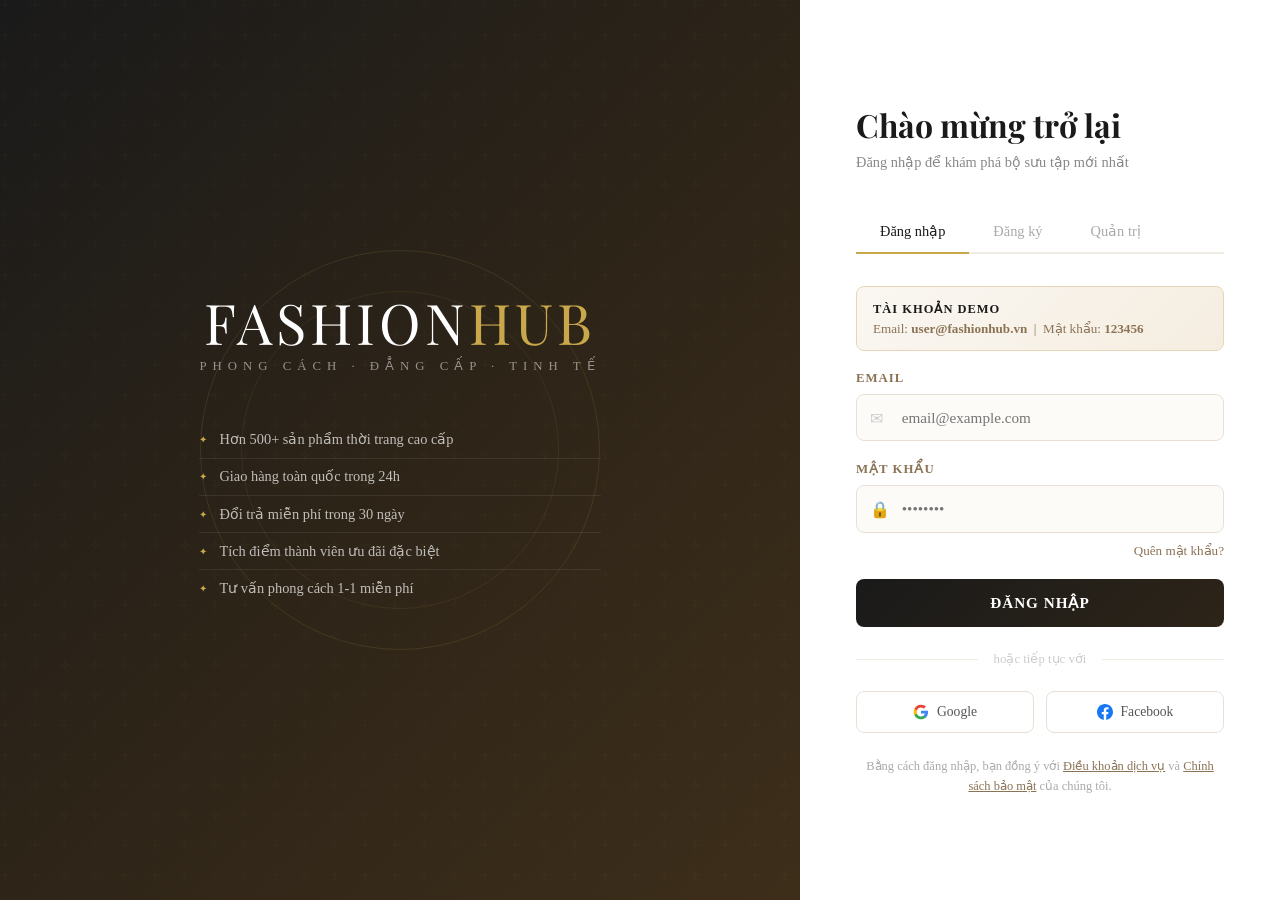
==== admin.html @ de7000bc "Initial commit: Add admin, index, login pages" ====
<!doctype html>
<html lang="vi">
  <head>
    <meta charset="UTF-8" />
    <meta name="viewport" content="width=device-width,initial-scale=1.0" />
    <title>FashionHub | Admin Dashboard</title>
    <link
      href="https://fonts.googleapis.com/css2?family=Playfair+Display:wght@400;700&display=swap"
      rel="stylesheet"
    />
    <link
      href="https://cdn.jsdelivr.net/npm/bootstrap@5.3.0/dist/css/bootstrap.min.css"
      rel="stylesheet"
    />
    <link
      rel="stylesheet"
      href="https://cdn.jsdelivr.net/npm/bootstrap-icons@1.11.1/font/bootstrap-icons.css"
    />
    <style>
      :root {
        --cream: #faf7f2;
        --white: #fff;
        --charcoal: #1a1a1a;
        --taupe: #8b7355;
        --gold: #c9a84c;
        --blush: #f0e4d4;
        --border: #e8ddd0;
        --muted: #9a8a78;
        --sidebar-w: 240px;
        --sidebar-bg: #111827;
        --sidebar-hover: #1f2937;
        --green: #16a34a;
        --red: #dc2626;
        --blue: #2563eb;
      }
      * {
        margin: 0;
        padding: 0;
        box-sizing: border-box;
      }
      body {
        font-family: "Times New Roman", Times, Georgia, serif;
        background: #f1ede7;
        color: var(--charcoal);
        display: flex;
        min-height: 100vh;
      }

      /* ── SIDEBAR ── */
      .sidebar {
        width: var(--sidebar-w);
        flex-shrink: 0;
        background: var(--sidebar-bg);
        display: flex;
        flex-direction: column;
        position: fixed;
        top: 0;
        left: 0;
        height: 100vh;
        z-index: 100;
        overflow-y: auto;
        transition: transform 0.3s;
      }
      .sidebar-logo {
        padding: 1.4rem 1.25rem 1rem;
        border-bottom: 1px solid rgba(255, 255, 255, 0.08);
      }
      .sidebar-logo .brand {
        font-family: "Playfair Display", serif;
        font-size: 1.4rem;
        color: white;
        letter-spacing: 3px;
        display: block;
      }
      .sidebar-logo .brand span {
        color: var(--gold);
      }
      .sidebar-logo .role-badge {
        display: inline-block;
        margin-top: 0.4rem;
        background: rgba(201, 168, 76, 0.15);
        color: var(--gold);
        border: 1px solid rgba(201, 168, 76, 0.3);
        padding: 0.15rem 0.65rem;
        border-radius: 20px;
        font-size: 0.68rem;
        letter-spacing: 2px;
        text-transform: uppercase;
      }

      .sidebar-section-label {
        padding: 0.9rem 1.25rem 0.35rem;
        font-size: 0.65rem;
        letter-spacing: 2px;
        text-transform: uppercase;
        color: rgba(255, 255, 255, 0.3);
        font-weight: 600;
      }

      .sidebar-nav {
        list-style: none;
        padding: 0 0.6rem;
      }
      .sidebar-nav li a {
        display: flex;
        align-items: center;
        gap: 0.75rem;
        padding: 0.65rem 0.85rem;
        border-radius: 8px;
        margin-bottom: 0.15rem;
        color: rgba(255, 255, 255, 0.6);
        text-decoration: none;
        font-size: 0.875rem;
        font-weight: 500;
        transition: all 0.2s;
      }
      .sidebar-nav li a i {
        font-size: 1rem;
        width: 20px;
        text-align: center;
        flex-shrink: 0;
      }
      .sidebar-nav li a:hover {
        background: var(--sidebar-hover);
        color: white;
      }
      .sidebar-nav li a.active {
        background: rgba(201, 168, 76, 0.15);
        color: var(--gold);
      }
      .sidebar-nav li a .nav-badge {
        margin-left: auto;
        background: var(--red);
        color: white;
        font-size: 0.6rem;
        font-weight: 700;
        padding: 0.1rem 0.4rem;
        border-radius: 10px;
      }

      .sidebar-footer {
        margin-top: auto;
        padding: 1rem 0.6rem;
        border-top: 1px solid rgba(255, 255, 255, 0.08);
      }
      .sidebar-user {
        display: flex;
        align-items: center;
        gap: 0.75rem;
        padding: 0.75rem 0.85rem;
        border-radius: 8px;
        background: rgba(255, 255, 255, 0.05);
      }
      .sidebar-avatar {
        width: 34px;
        height: 34px;
        border-radius: 50%;
        background: rgba(201, 168, 76, 0.2);
        display: flex;
        align-items: center;
        justify-content: center;
        color: var(--gold);
        font-size: 0.9rem;
        flex-shrink: 0;
      }
      .sidebar-user-info .name {
        color: white;
        font-size: 0.82rem;
        font-weight: 600;
      }
      .sidebar-user-info .role {
        color: rgba(255, 255, 255, 0.4);
        font-size: 0.72rem;
      }
      .btn-logout {
        display: flex;
        align-items: center;
        gap: 0.5rem;
        margin-top: 0.5rem;
        padding: 0.55rem 0.85rem;
        border-radius: 8px;
        background: rgba(220, 38, 38, 0.1);
        border: 1px solid rgba(220, 38, 38, 0.2);
        color: #f87171;
        font-size: 0.82rem;
        cursor: pointer;
        width: 100%;
        text-align: left;
        transition: 0.2s;
        font-family: "Times New Roman", Times, Georgia, serif;
      }
      .btn-logout:hover {
        background: rgba(220, 38, 38, 0.2);
      }

      /* ── MAIN AREA ── */
      .main {
        margin-left: var(--sidebar-w);
        flex: 1;
        display: flex;
        flex-direction: column;
        min-height: 100vh;
      }

      /* ── TOPBAR ── */
      .topbar {
        background: white;
        border-bottom: 1px solid var(--border);
        padding: 0.85rem 1.5rem;
        display: flex;
        align-items: center;
        justify-content: space-between;
        position: sticky;
        top: 0;
        z-index: 50;
        gap: 1rem;
      }
      .topbar-left {
        display: flex;
        align-items: center;
        gap: 1rem;
      }
      .page-title {
        font-family: "Playfair Display", serif;
        font-size: 1.25rem;
        color: var(--charcoal);
      }
      .breadcrumb-bar {
        font-size: 0.78rem;
        color: var(--muted);
      }
      .breadcrumb-bar span {
        color: var(--gold);
      }

      .topbar-search {
        display: flex;
        align-items: center;
        gap: 0.5rem;
        background: var(--cream);
        border: 1.5px solid var(--border);
        border-radius: 25px;
        padding: 0.4rem 1rem;
        min-width: 200px;
      }
      .topbar-search input {
        border: none;
        background: none;
        outline: none;
        font-size: 0.85rem;
        font-family: "Times New Roman", Times, Georgia, serif;
        width: 100%;
      }
      .topbar-search i {
        color: var(--muted);
        font-size: 0.9rem;
      }

      .topbar-actions {
        display: flex;
        align-items: center;
        gap: 0.75rem;
      }
      .icon-btn {
        width: 36px;
        height: 36px;
        border-radius: 50%;
        border: 1px solid var(--border);
        background: white;
        display: flex;
        align-items: center;
        justify-content: center;
        cursor: pointer;
        color: var(--charcoal);
        font-size: 0.95rem;
        transition: 0.2s;
        position: relative;
      }
      .icon-btn:hover {
        background: var(--blush);
      }
      .notif-dot {
        position: absolute;
        top: 4px;
        right: 4px;
        width: 8px;
        height: 8px;
        background: var(--red);
        border-radius: 50%;
        border: 2px solid white;
      }
      .view-store-btn {
        display: flex;
        align-items: center;
        gap: 0.4rem;
        padding: 0.45rem 1rem;
        background: var(--charcoal);
        color: white;
        border-radius: 20px;
        font-size: 0.8rem;
        font-weight: 600;
        text-decoration: none;
        transition: 0.2s;
      }
      .view-store-btn:hover {
        background: var(--taupe);
        color: white;
      }

      /* ── PAGE CONTENT ── */
      .page-content {
        padding: 1.5rem;
        flex: 1;
      }

      /* ── STAT CARDS ── */
      .stat-card {
        background: white;
        border: 1px solid var(--border);
        border-radius: 14px;
        padding: 1.4rem;
        position: relative;
        overflow: hidden;
        transition: 0.25s;
      }
      .stat-card:hover {
        transform: translateY(-3px);
        box-shadow: 0 8px 30px rgba(0, 0, 0, 0.08);
      }
      .stat-card::before {
        content: "";
        position: absolute;
        right: -20px;
        top: -20px;
        width: 80px;
        height: 80px;
        border-radius: 50%;
        opacity: 0.06;
      }
      .stat-card.s-gold::before {
        background: var(--gold);
      }
      .stat-card.s-green::before {
        background: var(--green);
      }
      .stat-card.s-blue::before {
        background: var(--blue);
      }
      .stat-card.s-red::before {
        background: var(--red);
      }

      .stat-icon-wrap {
        width: 46px;
        height: 46px;
        border-radius: 10px;
        display: flex;
        align-items: center;
        justify-content: center;
        font-size: 1.25rem;
        margin-bottom: 1rem;
      }
      .s-gold .stat-icon-wrap {
        background: rgba(201, 168, 76, 0.12);
      }
      .s-green .stat-icon-wrap {
        background: rgba(22, 163, 74, 0.1);
      }
      .s-blue .stat-icon-wrap {
        background: rgba(37, 99, 235, 0.1);
      }
      .s-red .stat-icon-wrap {
        background: rgba(220, 38, 38, 0.1);
      }

      .stat-val {
        font-family: "Playfair Display", serif;
        font-size: 1.9rem;
        font-weight: 700;
        color: var(--charcoal);
        line-height: 1;
      }
      .stat-lbl {
        font-size: 0.78rem;
        color: var(--muted);
        margin-top: 0.3rem;
      }
      .stat-trend {
        display: inline-flex;
        align-items: center;
        gap: 0.25rem;
        font-size: 0.72rem;
        font-weight: 600;
        margin-top: 0.5rem;
        padding: 0.15rem 0.5rem;
        border-radius: 10px;
      }
      .trend-up {
        background: #dcfce7;
        color: var(--green);
      }
      .trend-dn {
        background: #fee2e2;
        color: var(--red);
      }

      /* ── CARD PANEL ── */
      .card-panel {
        background: white;
        border: 1px solid var(--border);
        border-radius: 14px;
        overflow: hidden;
      }
      .card-panel-header {
        padding: 1.1rem 1.4rem;
        border-bottom: 1px solid var(--border);
        display: flex;
        align-items: center;
        justify-content: space-between;
        flex-wrap: wrap;
        gap: 0.75rem;
      }
      .card-panel-title {
        font-family: "Playfair Display", serif;
        font-size: 1rem;
        color: var(--charcoal);
        display: flex;
        align-items: center;
        gap: 0.5rem;
      }
      .card-panel-body {
        padding: 1.4rem;
      }

      /* ── FORM ── */
      .form-group {
        margin-bottom: 1rem;
      }
      .form-lbl {
        font-size: 0.75rem;
        font-weight: 600;
        letter-spacing: 1px;
        text-transform: uppercase;
        color: var(--taupe);
        margin-bottom: 0.4rem;
        display: block;
      }
      .form-ctrl {
        width: 100%;
        padding: 0.7rem 1rem;
        border: 1.5px solid var(--border);
        border-radius: 8px;
        font-family: "Times New Roman", Times, Georgia, serif;
        font-size: 0.88rem;
        background: var(--cream);
        color: var(--charcoal);
        outline: none;
        transition: 0.2s;
      }
      .form-ctrl:focus {
        border-color: var(--gold);
        background: white;
        box-shadow: 0 0 0 3px rgba(201, 168, 76, 0.1);
      }
      textarea.form-ctrl {
        resize: vertical;
        min-height: 70px;
      }
      select.form-ctrl {
        cursor: pointer;
      }

      .img-preview {
        width: 100%;
        height: 110px;
        object-fit: cover;
        border-radius: 8px;
        border: 1px solid var(--border);
        margin-top: 0.5rem;
        display: none;
      }

      .form-mode-indicator {
        display: flex;
        align-items: center;
        gap: 0.5rem;
        padding: 0.65rem 1rem;
        border-radius: 8px;
        margin-bottom: 1rem;
        font-size: 0.83rem;
        font-weight: 500;
      }
      .mode-add {
        background: #f0fdf4;
        color: var(--green);
        border: 1px solid #bbf7d0;
      }
      .mode-edit {
        background: #fefce8;
        color: #854d0e;
        border: 1px solid #fef08a;
      }

      .btn-primary-dark {
        width: 100%;
        padding: 0.85rem;
        background: var(--charcoal);
        color: white;
        border: none;
        border-radius: 8px;
        font-family: "Times New Roman", Times, Georgia, serif;
        font-weight: 600;
        font-size: 0.88rem;
        letter-spacing: 0.5px;
        cursor: pointer;
        transition: 0.25s;
      }
      .btn-primary-dark:hover {
        background: var(--taupe);
      }
      .btn-primary-dark.edit-mode {
        background: #854d0e;
      }
      .btn-primary-dark.edit-mode:hover {
        background: #92400e;
      }

      .btn-cancel-edit {
        width: 100%;
        padding: 0.6rem;
        margin-top: 0.5rem;
        background: transparent;
        color: var(--muted);
        border: 1.5px solid var(--border);
        border-radius: 8px;
        font-family: "Times New Roman", Times, Georgia, serif;
        font-size: 0.83rem;
        cursor: pointer;
        transition: 0.2s;
      }
      .btn-cancel-edit:hover {
        background: var(--blush);
        color: var(--taupe);
        border-color: var(--taupe);
      }

      /* ── TABLE ── */
      .data-table {
        width: 100%;
        border-collapse: collapse;
      }
      .data-table th {
        font-size: 0.7rem;
        letter-spacing: 1.5px;
        text-transform: uppercase;
        color: var(--muted);
        font-weight: 600;
        padding: 0.8rem 1rem;
        text-align: left;
        border-bottom: 2px solid var(--border);
        background: var(--cream);
        white-space: nowrap;
      }
      .data-table td {
        padding: 0.85rem 1rem;
        border-bottom: 1px solid var(--border);
        vertical-align: middle;
        font-size: 0.86rem;
        transition: background 0.15s;
      }
      .data-table tr:last-child td {
        border-bottom: none;
      }
      .data-table tr:hover td {
        background: #fdfaf6;
      }

      .thumb {
        width: 44px;
        height: 44px;
        object-fit: cover;
        border-radius: 8px;
        border: 1px solid var(--border);
      }
      .prod-name {
        font-weight: 600;
        font-size: 0.86rem;
        max-width: 200px;
      }
      .prod-id {
        font-size: 0.72rem;
        color: var(--muted);
      }
      .price-cell {
        color: var(--taupe);
        font-weight: 700;
        white-space: nowrap;
      }
      .cat-badge {
        display: inline-block;
        padding: 0.15rem 0.6rem;
        border-radius: 20px;
        font-size: 0.7rem;
        font-weight: 600;
        background: var(--blush);
        color: var(--taupe);
      }

      .btn-tbl {
        padding: 0.3rem 0.65rem;
        border-radius: 6px;
        font-size: 0.75rem;
        font-weight: 600;
        cursor: pointer;
        transition: 0.2s;
        border: none;
        display: inline-flex;
        align-items: center;
        gap: 0.25rem;
      }
      .btn-tbl-edit {
        background: #fef3c7;
        color: #92400e;
      }
      .btn-tbl-edit:hover {
        background: #92400e;
        color: white;
      }
      .btn-tbl-del {
        background: #fee2e2;
        color: var(--red);
      }
      .btn-tbl-del:hover {
        background: var(--red);
        color: white;
      }

      .search-ctrl {
        padding: 0.45rem 0.9rem;
        border: 1.5px solid var(--border);
        border-radius: 20px;
        font-size: 0.83rem;
        background: var(--cream);
        outline: none;
        font-family: "Times New Roman", Times, Georgia, serif;
        min-width: 180px;
        transition: 0.2s;
      }
      .search-ctrl:focus {
        border-color: var(--gold);
      }

      .count-badge {
        display: inline-flex;
        align-items: center;
        padding: 0.2rem 0.65rem;
        background: var(--blush);
        color: var(--taupe);
        border-radius: 20px;
        font-size: 0.75rem;
        font-weight: 600;
      }

      /* ── MINI CHART BAR ── */
      .chart-bar-row {
        display: flex;
        align-items: center;
        gap: 0.75rem;
        margin-bottom: 0.65rem;
      }
      .chart-bar-label {
        font-size: 0.8rem;
        width: 80px;
        flex-shrink: 0;
        color: var(--charcoal);
      }
      .chart-bar-track {
        flex: 1;
        height: 8px;
        background: var(--blush);
        border-radius: 4px;
        overflow: hidden;
      }
      .chart-bar-fill {
        height: 100%;
        border-radius: 4px;
        background: linear-gradient(90deg, var(--gold), #e0b856);
        transition: width 0.6s ease;
      }
      .chart-bar-val {
        font-size: 0.78rem;
        color: var(--muted);
        width: 50px;
        text-align: right;
        flex-shrink: 0;
      }

      /* ── RECENT ORDERS TABLE ── */
      .order-status {
        display: inline-block;
        padding: 0.2rem 0.65rem;
        border-radius: 20px;
        font-size: 0.72rem;
        font-weight: 600;
      }
      .os-pending {
        background: #fef3c7;
        color: #92400e;
      }
      .os-shipping {
        background: #dbeafe;
        color: var(--blue);
      }
      .os-done {
        background: #dcfce7;
        color: var(--green);
      }
      .os-cancel {
        background: #fee2e2;
        color: var(--red);
      }

      /* ── TOAST ── */
      .toast-container {
        position: fixed;
        bottom: 1.5rem;
        right: 1.5rem;
        z-index: 9999;
      }
      .toast-msg {
        background: var(--charcoal);
        color: white;
        padding: 0.85rem 1.5rem;
        border-radius: 10px;
        font-size: 0.86rem;
        margin-top: 0.5rem;
        animation: slideUp 0.3s ease;
        border-left: 3px solid var(--gold);
        box-shadow: 0 4px 20px rgba(0, 0, 0, 0.15);
        min-width: 240px;
      }
      @keyframes slideUp {
        from {
          opacity: 0;
          transform: translateY(10px);
        }
        to {
          opacity: 1;
          transform: translateY(0);
        }
      }

      /* ── LOADING ── */
      .loading-cell {
        text-align: center;
        padding: 2.5rem;
        color: var(--muted);
        font-size: 0.88rem;
      }
      .spinner {
        width: 32px;
        height: 32px;
        border: 3px solid var(--blush);
        border-top-color: var(--gold);
        border-radius: 50%;
        animation: spin 0.7s linear infinite;
        margin: 0 auto 0.75rem;
      }
      @keyframes spin {
        to {
          transform: rotate(360deg);
        }
      }

      /* ── EMPTY ── */
      .empty-table {
        text-align: center;
        padding: 3rem;
        color: var(--muted);
      }
      .empty-table .empty-icon {
        font-size: 2.5rem;
        margin-bottom: 0.75rem;
      }

      /* ── RESPONSIVE ── */
      @media (max-width: 768px) {
        .sidebar {
          transform: translateX(-100%);
        }
        .sidebar.open {
          transform: translateX(0);
        }
        .main {
          margin-left: 0;
        }
      }

      /* ── ORDER DETAIL MODAL ── */
      .modal-overlay {
        position: fixed;
        inset: 0;
        background: rgba(0, 0, 0, 0.45);
        z-index: 2000;
        display: flex;
        align-items: center;
        justify-content: center;
        animation: fadeIn 0.2s ease;
      }
      @keyframes fadeIn {
        from {
          opacity: 0;
        }
        to {
          opacity: 1;
        }
      }
      .modal-box {
        background: white;
        border-radius: 16px;
        width: 92%;
        max-width: 560px;
        box-shadow: 0 20px 60px rgba(0, 0, 0, 0.2);
        overflow: hidden;
        animation: slideUp 0.25s ease;
      }
      .modal-header {
        background: var(--sidebar-bg);
        padding: 1.1rem 1.4rem;
        display: flex;
        align-items: center;
        justify-content: space-between;
      }
      .modal-header h5 {
        color: white;
        font-family: "Playfair Display", serif;
        font-size: 1rem;
        margin: 0;
      }
      .modal-header .modal-id {
        color: var(--gold);
        font-size: 0.8rem;
        font-weight: 600;
      }
      .modal-close {
        background: none;
        border: none;
        color: rgba(255, 255, 255, 0.6);
        font-size: 1.3rem;
        cursor: pointer;
        line-height: 1;
        padding: 0 0.25rem;
        transition: color 0.2s;
      }
      .modal-close:hover {
        color: white;
      }
      .modal-body {
        padding: 1.4rem;
      }
      .modal-info-grid {
        display: grid;
        grid-template-columns: 1fr 1fr;
        gap: 0.85rem 1.2rem;
        margin-bottom: 1.2rem;
      }
      .modal-info-item label {
        display: block;
        font-size: 0.68rem;
        letter-spacing: 1.2px;
        text-transform: uppercase;
        color: var(--muted);
        font-weight: 600;
        margin-bottom: 0.2rem;
      }
      .modal-info-item span {
        font-size: 0.88rem;
        color: var(--charcoal);
        font-weight: 500;
      }
      .modal-divider {
        border: none;
        border-top: 1px solid var(--border);
        margin: 1rem 0;
      }
      .modal-products-title {
        font-size: 0.72rem;
        letter-spacing: 1.5px;
        text-transform: uppercase;
        color: var(--taupe);
        font-weight: 700;
        margin-bottom: 0.75rem;
      }
      .modal-product-row {
        display: flex;
        justify-content: space-between;
        align-items: center;
        padding: 0.55rem 0.75rem;
        background: var(--cream);
        border-radius: 8px;
        margin-bottom: 0.4rem;
        font-size: 0.85rem;
      }
      .modal-product-row .prod-qty {
        font-size: 0.75rem;
        color: var(--muted);
        margin-left: 0.5rem;
      }
      .modal-total-row {
        display: flex;
        justify-content: space-between;
        align-items: center;
        padding: 0.75rem 0.75rem;
        background: var(--blush);
        border-radius: 8px;
        font-weight: 700;
        margin-top: 0.5rem;
      }
      .modal-total-row span:last-child {
        color: var(--taupe);
        font-size: 1rem;
      }
      .modal-footer-btn {
        display: flex;
        justify-content: flex-end;
        gap: 0.6rem;
        margin-top: 1.2rem;
      }
      .btn-modal-close {
        padding: 0.6rem 1.4rem;
        border-radius: 8px;
        border: 1.5px solid var(--border);
        background: white;
        font-family: "Times New Roman", Times, Georgia, serif;
        font-size: 0.85rem;
        cursor: pointer;
        color: var(--muted);
        transition: 0.2s;
      }
      .btn-modal-close:hover {
        background: var(--blush);
        color: var(--taupe);
      }
      .btn-modal-print {
        padding: 0.6rem 1.4rem;
        border-radius: 8px;
        border: none;
        background: var(--charcoal);
        color: white;
        font-family: "Times New Roman", Times, Georgia, serif;
        font-size: 0.85rem;
        font-weight: 600;
        cursor: pointer;
        display: flex;
        align-items: center;
        gap: 0.4rem;
        transition: 0.2s;
      }
      .btn-modal-print:hover {
        background: var(--taupe);
      }

      /* ── FOOTER ── */
      .admin-footer {
        background: var(--sidebar-bg);
        color: rgba(255, 255, 255, 0.5);
        text-align: center;
        padding: 1.4rem 1.5rem;
        font-size: 0.8rem;
        border-top: 1px solid rgba(255, 255, 255, 0.06);
      }
      .admin-footer .footer-brand {
        font-family: "Playfair Display", serif;
        font-size: 1rem;
        color: white;
        letter-spacing: 3px;
        margin-bottom: 0.6rem;
      }
      .admin-footer .footer-brand span {
        color: var(--gold);
      }
      .footer-social {
        display: flex;
        justify-content: center;
        gap: 0.75rem;
        margin: 0.75rem 0;
      }
      .footer-social a {
        width: 38px;
        height: 38px;
        border-radius: 50%;
        display: flex;
        align-items: center;
        justify-content: center;
        font-size: 1.05rem;
        text-decoration: none;
        transition:
          transform 0.2s,
          opacity 0.2s;
        opacity: 0.8;
      }
      .footer-social a:hover {
        transform: translateY(-3px);
        opacity: 1;
      }
      .footer-social .fb {
        background: #1877f2;
        color: white;
      }
      .footer-social .ig {
        background: radial-gradient(
          circle at 30% 107%,
          #fdf497 0%,
          #fdf497 5%,
          #fd5949 45%,
          #d6249f 60%,
          #285aeb 90%
        );
        color: white;
      }
      .footer-social .em {
        background: rgba(201, 168, 76, 0.2);
        color: var(--gold);
        border: 1px solid rgba(201, 168, 76, 0.3);
      }
      .footer-copy {
        margin-top: 0.5rem;
        font-size: 0.72rem;
        color: rgba(255, 255, 255, 0.25);
      }

      /* ── NOTIFICATION DROPDOWN ── */
      .notif-wrapper {
        position: relative;
      }
      .notif-dropdown {
        position: absolute;
        top: calc(100% + 10px);
        right: 0;
        width: 340px;
        background: white;
        border: 1px solid var(--border);
        border-radius: 14px;
        box-shadow: 0 12px 40px rgba(0, 0, 0, 0.13);
        z-index: 500;
        animation: slideUp 0.2s ease;
        overflow: hidden;
        display: none;
      }
      .notif-dropdown.open {
        display: block;
      }
      .notif-dd-header {
        padding: 0.85rem 1.1rem;
        border-bottom: 1px solid var(--border);
        display: flex;
        align-items: center;
        justify-content: space-between;
      }
      .notif-dd-header h6 {
        font-family: "Playfair Display", serif;
        font-size: 0.9rem;
        margin: 0;
        color: var(--charcoal);
      }
      .notif-mark-all {
        font-size: 0.72rem;
        color: var(--gold);
        cursor: pointer;
        background: none;
        border: none;
        padding: 0;
        font-family: "Times New Roman", Times, Georgia, serif;
      }
      .notif-mark-all:hover {
        text-decoration: underline;
      }
      .notif-list {
        max-height: 340px;
        overflow-y: auto;
      }
      .notif-item {
        display: flex;
        gap: 0.75rem;
        padding: 0.85rem 1.1rem;
        border-bottom: 1px solid var(--border);
        cursor: pointer;
        transition: background 0.15s;
        position: relative;
      }
      .notif-item:last-child {
        border-bottom: none;
      }
      .notif-item:hover {
        background: var(--cream);
      }
      .notif-item.unread {
        background: #fefce8;
      }
      .notif-item.unread:hover {
        background: #fef9c3;
      }
      .notif-icon {
        width: 36px;
        height: 36px;
        border-radius: 10px;
        display: flex;
        align-items: center;
        justify-content: center;
        font-size: 1rem;
        flex-shrink: 0;
      }
      .ni-order {
        background: #dbeafe;
        color: var(--blue);
      }
      .ni-warn {
        background: #fef3c7;
        color: #92400e;
      }
      .ni-success {
        background: #dcfce7;
        color: var(--green);
      }
      .ni-info {
        background: var(--blush);
        color: var(--taupe);
      }
      .notif-text .ntitle {
        font-size: 0.83rem;
        font-weight: 600;
        color: var(--charcoal);
        line-height: 1.3;
      }
      .notif-text .ntime {
        font-size: 0.72rem;
        color: var(--muted);
        margin-top: 0.2rem;
      }
      .notif-unread-dot {
        width: 8px;
        height: 8px;
        border-radius: 50%;
        background: var(--gold);
        position: absolute;
        top: 50%;
        right: 1rem;
        transform: translateY(-50%);
        flex-shrink: 0;
      }
      .notif-dd-footer {
        padding: 0.65rem 1.1rem;
        text-align: center;
        border-top: 1px solid var(--border);
        font-size: 0.78rem;
        color: var(--gold);
        cursor: pointer;
      }
      .notif-dd-footer:hover {
        text-decoration: underline;
      }
      .notif-count-badge {
        position: absolute;
        top: 2px;
        right: 2px;
        background: var(--red);
        color: white;
        font-size: 0.55rem;
        font-weight: 700;
        padding: 0.05rem 0.3rem;
        border-radius: 10px;
        border: 2px solid white;
        min-width: 16px;
        text-align: center;
        line-height: 1.4;
      }

      /* ── SETTINGS ENHANCED ── */
      .settings-section-title {
        font-size: 0.7rem;
        letter-spacing: 1.5px;
        text-transform: uppercase;
        color: var(--taupe);
        font-weight: 700;
        margin: 1.5rem 0 0.75rem;
        padding-bottom: 0.4rem;
        border-bottom: 1px solid var(--border);
      }
      .settings-section-title:first-child {
        margin-top: 0;
      }
      .settings-save-bar {
        display: flex;
        align-items: center;
        gap: 1rem;
        margin-top: 1.5rem;
      }
      .settings-saved-badge {
        display: none;
        align-items: center;
        gap: 0.4rem;
        font-size: 0.82rem;
        color: var(--green);
        font-weight: 600;
      }
      .settings-saved-badge.show {
        display: flex;
      }
      .toggle-row {
        display: flex;
        align-items: center;
        justify-content: space-between;
        padding: 0.6rem 0;
        border-bottom: 1px solid var(--border);
      }
      .toggle-row:last-child {
        border-bottom: none;
      }
      .toggle-label {
        font-size: 0.86rem;
        color: var(--charcoal);
      }
      .toggle-sublabel {
        font-size: 0.72rem;
        color: var(--muted);
        margin-top: 0.1rem;
      }
      .toggle-switch {
        position: relative;
        width: 42px;
        height: 24px;
        flex-shrink: 0;
      }
      .toggle-switch input {
        display: none;
      }
      .toggle-track {
        position: absolute;
        inset: 0;
        background: var(--border);
        border-radius: 12px;
        cursor: pointer;
        transition: background 0.2s;
      }
      .toggle-switch input:checked + .toggle-track {
        background: var(--green);
      }
      .toggle-track::after {
        content: "";
        position: absolute;
        width: 18px;
        height: 18px;
        border-radius: 50%;
        background: white;
        top: 3px;
        left: 3px;
        transition: transform 0.2s;
        box-shadow: 0 1px 4px rgba(0, 0, 0, 0.15);
      }
      .toggle-switch input:checked + .toggle-track::after {
        transform: translateX(18px);
      }
    </style>
  </head>
  <body>
    <!-- ── SIDEBAR ── -->
    <aside class="sidebar" id="sidebar">
      <div class="sidebar-logo">
        <span class="brand">FASHION<span>HUB</span></span>
        <span class="role-badge">Admin</span>
      </div>

      <div class="sidebar-section-label">Tổng quan</div>
      <ul class="sidebar-nav">
        <li>
          <a href="#" class="active" onclick="setPage('dashboard', this)"
            ><i class="bi bi-grid-1x2"></i>Dashboard</a
          >
        </li>
        <li>
          <a href="#" onclick="setPage('products', this)"
            ><i class="bi bi-box-seam"></i>Sản phẩm
            <span class="nav-badge" id="sb-prod-count">0</span></a
          >
        </li>
      </ul>

      <div class="sidebar-section-label">Bán hàng</div>
      <ul class="sidebar-nav">
        <li>
          <a href="#" onclick="setPage('orders', this)"
            ><i class="bi bi-receipt"></i>Đơn hàng
            <span class="nav-badge">8</span></a
          >
        </li>
        <li>
          <a href="#" onclick="setPage('customers', this)"
            ><i class="bi bi-people"></i>Khách hàng</a
          >
        </li>
        <li>
          <a href="#" onclick="setPage('reviews', this)"
            ><i class="bi bi-star"></i>Đánh giá</a
          >
        </li>
      </ul>

      <div class="sidebar-section-label">Phân tích</div>
      <ul class="sidebar-nav">
        <li>
          <a href="#" onclick="setPage('analytics', this)"
            ><i class="bi bi-graph-up-arrow"></i>Doanh thu</a
          >
        </li>
        <li>
          <a href="#" onclick="setPage('promotions', this)"
            ><i class="bi bi-tag"></i>Khuyến mãi</a
          >
        </li>
      </ul>

      <div class="sidebar-section-label">Hệ thống</div>
      <ul class="sidebar-nav">
        <li>
          <a href="#" onclick="setPage('settings', this)"
            ><i class="bi bi-gear"></i>Cài đặt</a
          >
        </li>
      </ul>

      <div class="sidebar-footer">
        <div class="sidebar-user">
          <div class="sidebar-avatar"><i class="bi bi-person-fill"></i></div>
          <div class="sidebar-user-info">
            <div class="name" id="adminName">Admin</div>
            <div class="role">Quản trị viên</div>
          </div>
        </div>
        <button class="btn-logout mt-2" onclick="doLogout()">
          <i class="bi bi-box-arrow-left"></i>Đăng xuất
        </button>
      </div>
    </aside>

    <!-- ── MAIN ── -->
    <div class="main">
      <!-- TOPBAR -->
      <div class="topbar">
        <div class="topbar-left">
          <button
            class="icon-btn d-md-none"
            onclick="
              document.getElementById('sidebar').classList.toggle('open')
            "
          >
            <i class="bi bi-list"></i>
          </button>
          <div>
            <div class="page-title" id="pageTitle">Dashboard</div>
            <div class="breadcrumb-bar">
              FashionHub Admin › <span id="pageBreadcrumb">Tổng quan</span>
            </div>
          </div>
        </div>
        <div class="topbar-search d-none d-md-flex">
          <i class="bi bi-search"></i>
          <input
            type="text"
            placeholder="Tìm sản phẩm, đơn hàng..."
            id="globalSearch"
            oninput="globalSearchFn(this.value)"
          />
        </div>
        <div class="topbar-actions">
          <div class="notif-wrapper">
            <div
              class="icon-btn"
              id="notifBtn"
              title="Thông báo"
              onclick="toggleNotifDropdown()"
              style="cursor: pointer"
            >
              <i class="bi bi-bell"></i>
              <span class="notif-count-badge" id="notifCountBadge">5</span>
            </div>
            <div class="notif-dropdown" id="notifDropdown">
              <div class="notif-dd-header">
                <h6>
                  <i class="bi bi-bell-fill me-1" style="color: var(--gold)"></i
                  >Thông báo
                </h6>
                <button class="notif-mark-all" onclick="markAllRead()">
                  Đánh dấu tất cả đã đọc
                </button>
              </div>
              <div class="notif-list" id="notifList"></div>
              <div class="notif-dd-footer" onclick="toggleNotifDropdown()">
                Đóng
              </div>
            </div>
          </div>
          <a href="index.html" class="view-store-btn"
            ><i class="bi bi-shop"></i>Xem cửa hàng</a
          >
        </div>
      </div>

      <!-- PAGE CONTENT -->
      <div class="page-content">
        <!-- ════ DASHBOARD PAGE ════ -->
        <div id="page-dashboard">
          <!-- Stat cards -->
          <div class="row g-3 mb-4">
            <div class="col-6 col-xl-3">
              <div class="stat-card s-gold">
                <div class="stat-icon-wrap">📦</div>
                <div class="stat-val" id="statProducts">—</div>
                <div class="stat-lbl">Tổng sản phẩm</div>
                <div class="stat-trend trend-up">
                  <i class="bi bi-arrow-up"></i>+12 tháng này
                </div>
              </div>
            </div>
            <div class="col-6 col-xl-3">
              <div class="stat-card s-green">
                <div class="stat-icon-wrap">💰</div>
                <div class="stat-val">142</div>
                <div class="stat-lbl">Đơn hàng hôm nay</div>
                <div class="stat-trend trend-up">
                  <i class="bi bi-arrow-up"></i>+8% so hôm qua
                </div>
              </div>
            </div>
            <div class="col-6 col-xl-3">
              <div class="stat-card s-blue">
                <div class="stat-icon-wrap">👥</div>
                <div class="stat-val">1.2K</div>
                <div class="stat-lbl">Khách hàng</div>
                <div class="stat-trend trend-up">
                  <i class="bi bi-arrow-up"></i>+34 tuần này
                </div>
              </div>
            </div>
            <div class="col-6 col-xl-3">
              <div class="stat-card s-red">
                <div class="stat-icon-wrap">📈</div>
                <div class="stat-val">38M</div>
                <div class="stat-lbl">Doanh thu tháng</div>
                <div class="stat-trend trend-dn">
                  <i class="bi bi-arrow-down"></i>-3% vs T4
                </div>
              </div>
            </div>
          </div>

          <div class="row g-3">
            <!-- Doanh thu theo danh mục -->
            <div class="col-lg-5">
              <div class="card-panel">
                <div class="card-panel-header">
                  <div class="card-panel-title">
                    <i class="bi bi-bar-chart-fill text-warning"></i>Doanh thu
                    theo danh mục
                  </div>
                  <span style="font-size: 0.75rem; color: var(--muted)"
                    >Tháng 5/2025</span
                  >
                </div>
                <div class="card-panel-body">
                  <div class="chart-bar-row">
                    <span class="chart-bar-label">Áo thun</span>
                    <div class="chart-bar-track">
                      <div class="chart-bar-fill" style="width: 82%"></div>
                    </div>
                    <span class="chart-bar-val">12.3M</span>
                  </div>
                  <div class="chart-bar-row">
                    <span class="chart-bar-label">Áo sơ mi</span>
                    <div class="chart-bar-track">
                      <div class="chart-bar-fill" style="width: 65%"></div>
                    </div>
                    <span class="chart-bar-val">9.7M</span>
                  </div>
                  <div class="chart-bar-row">
                    <span class="chart-bar-label">Quần jeans</span>
                    <div class="chart-bar-track">
                      <div class="chart-bar-fill" style="width: 55%"></div>
                    </div>
                    <span class="chart-bar-val">8.2M</span>
                  </div>
                  <div class="chart-bar-row">
                    <span class="chart-bar-label">Váy đầm</span>
                    <div class="chart-bar-track">
                      <div class="chart-bar-fill" style="width: 48%"></div>
                    </div>
                    <span class="chart-bar-val">7.1M</span>
                  </div>
                  <div class="chart-bar-row">
                    <span class="chart-bar-label">Phụ kiện</span>
                    <div class="chart-bar-track">
                      <div class="chart-bar-fill" style="width: 30%"></div>
                    </div>
                    <span class="chart-bar-val">4.4M</span>
                  </div>
                </div>
              </div>
            </div>

            <!-- Đơn hàng gần đây -->
            <div class="col-lg-7">
              <div class="card-panel">
                <div class="card-panel-header">
                  <div class="card-panel-title">
                    <i class="bi bi-receipt text-primary"></i>Đơn hàng gần đây
                  </div>
                  <a
                    href="#"
                    style="
                      font-size: 0.78rem;
                      color: var(--gold);
                      text-decoration: none;
                    "
                    >Xem tất cả →</a
                  >
                </div>
                <div style="overflow-x: auto">
                  <table class="data-table">
                    <thead>
                      <tr>
                        <th>#Đơn</th>
                        <th>Khách hàng</th>
                        <th>Sản phẩm</th>
                        <th>Tổng</th>
                        <th>Trạng thái</th>
                      </tr>
                    </thead>
                    <tbody>
                      <tr>
                        <td>#DH0098</td>
                        <td>Nguyễn Thị A</td>
                        <td>Áo thun ×2</td>
                        <td class="price-cell">598K</td>
                        <td>
                          <span class="order-status os-done">Đã giao</span>
                        </td>
                      </tr>
                      <tr>
                        <td>#DH0097</td>
                        <td>Trần Văn B</td>
                        <td>Quần jeans ×1</td>
                        <td class="price-cell">459K</td>
                        <td>
                          <span class="order-status os-shipping"
                            >Đang giao</span
                          >
                        </td>
                      </tr>
                      <tr>
                        <td>#DH0096</td>
                        <td>Lê Thị C</td>
                        <td>Váy đầm ×1</td>
                        <td class="price-cell">720K</td>
                        <td>
                          <span class="order-status os-pending">Chờ xử lý</span>
                        </td>
                      </tr>
                      <tr>
                        <td>#DH0095</td>
                        <td>Phạm Minh D</td>
                        <td>Áo polo ×3</td>
                        <td class="price-cell">897K</td>
                        <td>
                          <span class="order-status os-done">Đã giao</span>
                        </td>
                      </tr>
                      <tr>
                        <td>#DH0094</td>
                        <td>Hoàng Lan E</td>
                        <td>Áo khoác ×1</td>
                        <td class="price-cell">1,200K</td>
                        <td>
                          <span class="order-status os-cancel">Đã hủy</span>
                        </td>
                      </tr>
                    </tbody>
                  </table>
                </div>
              </div>
            </div>
          </div>
        </div>
        <!-- end dashboard -->

        <!-- ════ PRODUCTS PAGE ════ -->
        <div id="page-products" style="display: none">
          <div class="row g-3">
            <!-- FORM ADD/EDIT -->
            <div class="col-lg-4 col-xl-3">
              <div class="card-panel">
                <div class="card-panel-header">
                  <div class="card-panel-title" id="formTitle">
                    <i class="bi bi-plus-circle text-success"></i>Thêm Sản Phẩm
                  </div>
                </div>
                <div class="card-panel-body">
                  <!-- Mode indicator -->
                  <div
                    class="form-mode-indicator mode-add"
                    id="formModeIndicator"
                  >
                    <i class="bi bi-plus-circle-fill"></i> Chế độ: Thêm mới
                  </div>

                  <input type="hidden" id="editingId" value="" />

                  <div class="form-group">
                    <label class="form-lbl">Tên sản phẩm</label>
                    <input
                      type="text"
                      id="fpName"
                      class="form-ctrl"
                      placeholder="VD: Áo thun oversize..."
                    />
                  </div>
                  <div class="form-group">
                    <label class="form-lbl">Giá (VNĐ)</label>
                    <input
                      type="number"
                      id="fpPrice"
                      class="form-ctrl"
                      placeholder="299000"
                      min="0"
                    />
                  </div>
                  <div class="form-group">
                    <label class="form-lbl">Danh mục</label>
                    <select id="fpCat" class="form-ctrl">
                      <option>Áo thun</option>
                      <option>Áo sơ mi</option>
                      <option>Áo khoác</option>
                      <option>Áo len/Hoodie</option>
                      <option>Áo Polo</option>
                      <option>Áo dài</option>
                      <option>Quần jeans</option>
                      <option>Quần âu</option>
                      <option>Quần short</option>
                      <option>Váy/Đầm</option>
                      <option>Giày dép</option>
                      <option>Túi xách</option>
                      <option>Phụ kiện</option>
                    </select>
                  </div>
                  <div class="form-group">
                    <label class="form-lbl">Link ảnh</label>
                    <input
                      type="url"
                      id="fpImg"
                      class="form-ctrl"
                      placeholder="https://..."
                      oninput="previewImg(this.value)"
                    />
                    <img id="imgPreview" class="img-preview" alt="Preview" />
                  </div>
                  <div class="form-group">
                    <label class="form-lbl">Mô tả ngắn</label>
                    <textarea
                      id="fpDesc"
                      class="form-ctrl"
                      placeholder="Chất liệu, màu sắc..."
                    ></textarea>
                  </div>

                  <button
                    class="btn-primary-dark"
                    id="btnSubmit"
                    onclick="submitForm()"
                  >
                    <i class="bi bi-plus-lg me-1"></i
                    ><span id="btnSubmitText">Thêm Sản Phẩm</span>
                  </button>
                  <button
                    class="btn-cancel-edit"
                    id="btnCancelEdit"
                    onclick="resetForm()"
                    style="display: none"
                  >
                    <i class="bi bi-x-circle me-1"></i>Hủy chỉnh sửa
                  </button>
                </div>
              </div>
            </div>

            <!-- PRODUCT TABLE -->
            <div class="col-lg-8 col-xl-9">
              <div class="card-panel">
                <div class="card-panel-header">
                  <div class="card-panel-title">
                    <i class="bi bi-table text-primary"></i>Danh Sách Sản Phẩm
                    <span class="count-badge ms-2" id="productCountBadge"
                      >0</span
                    >
                  </div>
                  <div class="d-flex gap-2 align-items-center flex-wrap">
                    <input
                      type="text"
                      class="search-ctrl"
                      id="tableSearch"
                      placeholder="🔍 Tìm sản phẩm..."
                    />
                    <select
                      class="search-ctrl"
                      id="catFilter"
                      onchange="filterTable()"
                      style="min-width: 130px"
                    >
                      <option value="">Tất cả danh mục</option>
                      <option>Áo thun</option>
                      <option>Áo sơ mi</option>
                      <option>Áo khoác</option>
                      <option>Quần jeans</option>
                      <option>Váy/Đầm</option>
                      <option>Phụ kiện</option>
                    </select>
                  </div>
                </div>
                <div style="overflow-x: auto">
                  <table class="data-table">
                    <thead>
                      <tr>
                        <th>Ảnh</th>
                        <th>Sản phẩm</th>
                        <th>Giá</th>
                        <th>Danh mục</th>
                        <th>Trạng thái</th>
                        <th>Hành động</th>
                      </tr>
                    </thead>
                    <tbody id="adminList">
                      <tr>
                        <td colspan="6" class="loading-cell">
                          <div class="spinner"></div>
                          Đang tải...
                        </td>
                      </tr>
                    </tbody>
                  </table>
                </div>
              </div>
            </div>
          </div>
        </div>
        <!-- end products -->

        <!-- ════ OTHER PAGES (placeholder) ════ -->
        <div id="page-orders" style="display: none">
          <div class="card-panel">
            <div class="card-panel-header">
              <div class="card-panel-title">
                <i class="bi bi-receipt"></i>Quản lý Đơn hàng
              </div>
            </div>
            <div class="card-panel-body">
              <table class="data-table">
                <thead>
                  <tr>
                    <th>#Đơn</th>
                    <th>Khách hàng</th>
                    <th>Ngày đặt</th>
                    <th>Sản phẩm</th>
                    <th>Tổng tiền</th>
                    <th>Trạng thái</th>
                    <th>Hành động</th>
                  </tr>
                </thead>
                <tbody>
                  <tr>
                    <td>#DH0098</td>
                    <td>Nguyễn Thị A</td>
                    <td>14/05/2025</td>
                    <td>Áo thun ×2</td>
                    <td class="price-cell">598.000đ</td>
                    <td><span class="order-status os-done">Đã giao</span></td>
                    <td>
                      <button
                        class="btn-tbl btn-tbl-edit"
                        onclick="
                          showOrderDetail({
                            id: '#DH0098',
                            customer: 'Nguyễn Thị A',
                            date: '14/05/2025',
                            status:
                              '<span class=\'order-status os-done\'>Đã giao</span>',
                            payment: 'Chuyển khoản',
                            address: '12 Lê Lợi, Hải Châu, Đà Nẵng',
                            products: [
                              {
                                name: 'Áo thun oversize',
                                qty: 2,
                                price: '299.000đ',
                              },
                            ],
                            total: '598.000đ',
                          })
                        "
                      >
                        <i class="bi bi-eye me-1"></i>Chi tiết
                      </button>
                    </td>
                  </tr>
                  <tr>
                    <td>#DH0097</td>
                    <td>Trần Văn B</td>
                    <td>13/05/2025</td>
                    <td>Quần jeans ×1</td>
                    <td class="price-cell">459.000đ</td>
                    <td>
                      <span class="order-status os-shipping">Đang giao</span>
                    </td>
                    <td>
                      <button
                        class="btn-tbl btn-tbl-edit"
                        onclick="
                          showOrderDetail({
                            id: '#DH0097',
                            customer: 'Trần Văn B',
                            date: '13/05/2025',
                            status:
                              '<span class=\'order-status os-shipping\'>Đang giao</span>',
                            payment: 'COD',
                            address: '45 Nguyễn Văn Linh, Thanh Khê, Đà Nẵng',
                            products: [
                              {
                                name: 'Quần jeans slim fit',
                                qty: 1,
                                price: '459.000đ',
                              },
                            ],
                            total: '459.000đ',
                          })
                        "
                      >
                        <i class="bi bi-eye me-1"></i>Chi tiết
                      </button>
                    </td>
                  </tr>
                  <tr>
                    <td>#DH0096</td>
                    <td>Lê Thị C</td>
                    <td>13/05/2025</td>
                    <td>Váy đầm ×1</td>
                    <td class="price-cell">720.000đ</td>
                    <td>
                      <span class="order-status os-pending">Chờ xử lý</span>
                    </td>
                    <td>
                      <button
                        class="btn-tbl btn-tbl-edit"
                        onclick="
                          showOrderDetail({
                            id: '#DH0096',
                            customer: 'Lê Thị C',
                            date: '13/05/2025',
                            status:
                              '<span class=\'order-status os-pending\'>Chờ xử lý</span>',
                            payment: 'Ví MoMo',
                            address: '88 Trần Phú, Hải Châu, Đà Nẵng',
                            products: [
                              {
                                name: 'Váy đầm maxi hoa nhí',
                                qty: 1,
                                price: '720.000đ',
                              },
                            ],
                            total: '720.000đ',
                          })
                        "
                      >
                        <i class="bi bi-eye me-1"></i>Chi tiết
                      </button>
                    </td>
                  </tr>
                  <tr>
                    <td>#DH0095</td>
                    <td>Phạm Minh D</td>
                    <td>12/05/2025</td>
                    <td>Áo polo ×3</td>
                    <td class="price-cell">897.000đ</td>
                    <td><span class="order-status os-done">Đã giao</span></td>
                    <td>
                      <button
                        class="btn-tbl btn-tbl-edit"
                        onclick="
                          showOrderDetail({
                            id: '#DH0095',
                            customer: 'Phạm Minh D',
                            date: '12/05/2025',
                            status:
                              '<span class=\'order-status os-done\'>Đã giao</span>',
                            payment: 'Chuyển khoản',
                            address: '22 Hoàng Diệu, Hải Châu, Đà Nẵng',
                            products: [
                              {
                                name: 'Áo polo cotton',
                                qty: 3,
                                price: '299.000đ/cái',
                              },
                            ],
                            total: '897.000đ',
                          })
                        "
                      >
                        <i class="bi bi-eye me-1"></i>Chi tiết
                      </button>
                    </td>
                  </tr>
                  <tr>
                    <td>#DH0094</td>
                    <td>Hoàng Lan E</td>
                    <td>12/05/2025</td>
                    <td>Áo khoác ×1</td>
                    <td class="price-cell">1.200.000đ</td>
                    <td><span class="order-status os-cancel">Đã hủy</span></td>
                    <td>
                      <button
                        class="btn-tbl btn-tbl-edit"
                        onclick="
                          showOrderDetail({
                            id: '#DH0094',
                            customer: 'Hoàng Lan E',
                            date: '12/05/2025',
                            status:
                              '<span class=\'order-status os-cancel\'>Đã hủy</span>',
                            payment: 'COD',
                            address: '5 Đinh Tiên Hoàng, Sơn Trà, Đà Nẵng',
                            products: [
                              {
                                name: 'Áo khoác dù 2 lớp',
                                qty: 1,
                                price: '1.200.000đ',
                              },
                            ],
                            total: '1.200.000đ',
                          })
                        "
                      >
                        <i class="bi bi-eye me-1"></i>Chi tiết
                      </button>
                    </td>
                  </tr>
                  <tr>
                    <td>#DH0093</td>
                    <td>Vũ Thị F</td>
                    <td>11/05/2025</td>
                    <td>Túi xách ×1</td>
                    <td class="price-cell">850.000đ</td>
                    <td>
                      <span class="order-status os-shipping">Đang giao</span>
                    </td>
                    <td>
                      <button
                        class="btn-tbl btn-tbl-edit"
                        onclick="
                          showOrderDetail({
                            id: '#DH0093',
                            customer: 'Vũ Thị F',
                            date: '11/05/2025',
                            status:
                              '<span class=\'order-status os-shipping\'>Đang giao</span>',
                            payment: 'Ví ZaloPay',
                            address: '67 Ngô Quyền, Sơn Trà, Đà Nẵng',
                            products: [
                              {
                                name: 'Túi xách da tổng hợp',
                                qty: 1,
                                price: '850.000đ',
                              },
                            ],
                            total: '850.000đ',
                          })
                        "
                      >
                        <i class="bi bi-eye me-1"></i>Chi tiết
                      </button>
                    </td>
                  </tr>
                  <tr>
                    <td>#DH0092</td>
                    <td>Đặng Văn G</td>
                    <td>11/05/2025</td>
                    <td>Áo sơ mi ×2</td>
                    <td class="price-cell">658.000đ</td>
                    <td><span class="order-status os-done">Đã giao</span></td>
                    <td>
                      <button
                        class="btn-tbl btn-tbl-edit"
                        onclick="
                          showOrderDetail({
                            id: '#DH0092',
                            customer: 'Đặng Văn G',
                            date: '11/05/2025',
                            status:
                              '<span class=\'order-status os-done\'>Đã giao</span>',
                            payment: 'Chuyển khoản',
                            address: '100 Lê Duẩn, Hải Châu, Đà Nẵng',
                            products: [
                              {
                                name: 'Áo sơ mi công sở',
                                qty: 2,
                                price: '329.000đ/cái',
                              },
                            ],
                            total: '658.000đ',
                          })
                        "
                      >
                        <i class="bi bi-eye me-1"></i>Chi tiết
                      </button>
                    </td>
                  </tr>
                  <tr>
                    <td>#DH0091</td>
                    <td>Bùi Thị H</td>
                    <td>10/05/2025</td>
                    <td>Quần short ×3</td>
                    <td class="price-cell">447.000đ</td>
                    <td>
                      <span class="order-status os-pending">Chờ xử lý</span>
                    </td>
                    <td>
                      <button
                        class="btn-tbl btn-tbl-edit"
                        onclick="
                          showOrderDetail({
                            id: '#DH0091',
                            customer: 'Bùi Thị H',
                            date: '10/05/2025',
                            status:
                              '<span class=\'order-status os-pending\'>Chờ xử lý</span>',
                            payment: 'COD',
                            address: '34 Núi Thành, Hải Châu, Đà Nẵng',
                            products: [
                              {
                                name: 'Quần short thể thao',
                                qty: 3,
                                price: '149.000đ/cái',
                              },
                            ],
                            total: '447.000đ',
                          })
                        "
                      >
                        <i class="bi bi-eye me-1"></i>Chi tiết
                      </button>
                    </td>
                  </tr>
                </tbody>
              </table>
            </div>
          </div>
        </div>

        <div id="page-customers" style="display: none">
          <div class="card-panel">
            <div class="card-panel-header">
              <div class="card-panel-title">
                <i class="bi bi-people"></i>Quản lý Khách hàng
              </div>
            </div>
            <div class="card-panel-body">
              <table class="data-table">
                <thead>
                  <tr>
                    <th>Tên</th>
                    <th>Email</th>
                    <th>Điện thoại</th>
                    <th>Đơn hàng</th>
                    <th>Tổng chi tiêu</th>
                    <th>Trạng thái</th>
                  </tr>
                </thead>
                <tbody>
                  <tr>
                    <td>Nguyễn Thị A</td>
                    <td>a@gmail.com</td>
                    <td>0901 234 567</td>
                    <td>12</td>
                    <td class="price-cell">4.2M</td>
                    <td><span class="order-status os-done">Hoạt động</span></td>
                  </tr>
                  <tr>
                    <td>Trần Văn B</td>
                    <td>b@gmail.com</td>
                    <td>0912 345 678</td>
                    <td>7</td>
                    <td class="price-cell">2.1M</td>
                    <td><span class="order-status os-done">Hoạt động</span></td>
                  </tr>
                  <tr>
                    <td>Lê Thị C</td>
                    <td>c@gmail.com</td>
                    <td>0923 456 789</td>
                    <td>3</td>
                    <td class="price-cell">980K</td>
                    <td><span class="order-status os-pending">Mới</span></td>
                  </tr>
                </tbody>
              </table>
            </div>
          </div>
        </div>

        <div id="page-reviews" style="display: none">
          <div class="card-panel">
            <div class="card-panel-header">
              <div class="card-panel-title">
                <i class="bi bi-star"></i>Đánh giá sản phẩm
              </div>
            </div>
            <div class="card-panel-body">
              <div
                style="text-align: center; padding: 2rem; color: var(--muted)"
              >
                <div style="font-size: 2rem; margin-bottom: 0.5rem">⭐</div>
                Đang tải đánh giá...
              </div>
            </div>
          </div>
        </div>

        <div id="page-analytics" style="display: none">
          <div class="card-panel">
            <div class="card-panel-header">
              <div class="card-panel-title">
                <i class="bi bi-graph-up-arrow"></i>Phân tích Doanh thu
              </div>
            </div>
            <div class="card-panel-body">
              <div class="row g-3">
                <div class="col-md-6">
                  <div
                    style="
                      font-weight: 600;
                      margin-bottom: 1rem;
                      font-size: 0.9rem;
                    "
                  >
                    Doanh thu 6 tháng gần nhất
                  </div>
                  <div class="chart-bar-row">
                    <span class="chart-bar-label">Tháng 12</span>
                    <div class="chart-bar-track">
                      <div class="chart-bar-fill" style="width: 60%"></div>
                    </div>
                    <span class="chart-bar-val">22.8M</span>
                  </div>
                  <div class="chart-bar-row">
                    <span class="chart-bar-label">Tháng 1</span>
                    <div class="chart-bar-track">
                      <div class="chart-bar-fill" style="width: 45%"></div>
                    </div>
                    <span class="chart-bar-val">17.1M</span>
                  </div>
                  <div class="chart-bar-row">
                    <span class="chart-bar-label">Tháng 2</span>
                    <div class="chart-bar-track">
                      <div class="chart-bar-fill" style="width: 55%"></div>
                    </div>
                    <span class="chart-bar-val">20.9M</span>
                  </div>
                  <div class="chart-bar-row">
                    <span class="chart-bar-label">Tháng 3</span>
                    <div class="chart-bar-track">
                      <div class="chart-bar-fill" style="width: 72%"></div>
                    </div>
                    <span class="chart-bar-val">27.4M</span>
                  </div>
                  <div class="chart-bar-row">
                    <span class="chart-bar-label">Tháng 4</span>
                    <div class="chart-bar-track">
                      <div class="chart-bar-fill" style="width: 100%"></div>
                    </div>
                    <span class="chart-bar-val">39.2M</span>
                  </div>
                  <div class="chart-bar-row">
                    <span class="chart-bar-label">Tháng 5</span>
                    <div class="chart-bar-track">
                      <div class="chart-bar-fill" style="width: 80%"></div>
                    </div>
                    <span class="chart-bar-val">38.0M</span>
                  </div>
                </div>
              </div>
            </div>
          </div>
        </div>

        <div id="page-promotions" style="display: none">
          <div class="card-panel">
            <div class="card-panel-header">
              <div class="card-panel-title">
                <i class="bi bi-tag"></i>Quản lý Khuyến mãi
              </div>
            </div>
            <div class="card-panel-body">
              <table class="data-table">
                <thead>
                  <tr>
                    <th>Mã</th>
                    <th>Giảm giá</th>
                    <th>Điều kiện</th>
                    <th>Hạn dùng</th>
                    <th>Trạng thái</th>
                  </tr>
                </thead>
                <tbody>
                  <tr>
                    <td><b>FASHION20</b></td>
                    <td>20%</td>
                    <td>Không giới hạn</td>
                    <td>31/12/2025</td>
                    <td><span class="order-status os-done">Đang chạy</span></td>
                  </tr>
                  <tr>
                    <td><b>NEWUSER50</b></td>
                    <td>50.000đ</td>
                    <td>Đơn hàng đầu tiên</td>
                    <td>31/12/2025</td>
                    <td><span class="order-status os-done">Đang chạy</span></td>
                  </tr>
                  <tr>
                    <td><b>SALE30</b></td>
                    <td>30%</td>
                    <td>Áo khoác, len</td>
                    <td>30/06/2025</td>
                    <td>
                      <span class="order-status os-pending">Sắp hết hạn</span>
                    </td>
                  </tr>
                </tbody>
              </table>
            </div>
          </div>
        </div>

        <div id="page-settings" style="display: none">
          <div class="row g-3">
            <div class="col-lg-7">
              <div class="card-panel">
                <div class="card-panel-header">
                  <div class="card-panel-title">
                    <i class="bi bi-shop"></i>Thông tin cửa hàng
                  </div>
                </div>
                <div class="card-panel-body">
                  <div class="form-group">
                    <label class="form-lbl">Tên cửa hàng</label>
                    <input class="form-ctrl" id="cfg-name" value="FashionHub" />
                  </div>
                  <div class="form-group">
                    <label class="form-lbl">Email liên hệ</label>
                    <input
                      class="form-ctrl"
                      id="cfg-email"
                      value="support@fashionhub.vn"
                    />
                  </div>
                  <div class="form-group">
                    <label class="form-lbl">Hotline</label>
                    <input
                      class="form-ctrl"
                      id="cfg-hotline"
                      value="1800 123 456"
                    />
                  </div>
                  <div class="form-group">
                    <label class="form-lbl">Địa chỉ</label>
                    <input
                      class="form-ctrl"
                      id="cfg-address"
                      value="23 Lê Duẩn, Hải Châu, Đà Nẵng"
                    />
                  </div>
                  <div class="form-group">
                    <label class="form-lbl">Mô tả cửa hàng</label>
                    <textarea class="form-ctrl" id="cfg-desc" rows="2">
Thời trang cao cấp — phong cách, sang trọng, tinh tế.</textarea
                    >
                  </div>
                </div>
              </div>
            </div>
            <div class="col-lg-5">
              <div class="card-panel mb-3">
                <div class="card-panel-header">
                  <div class="card-panel-title">
                    <i class="bi bi-toggles"></i>Tùy chọn hệ thống
                  </div>
                </div>
                <div class="card-panel-body">
                  <div class="toggle-row">
                    <div>
                      <div class="toggle-label">Nhận thông báo đơn hàng</div>
                      <div class="toggle-sublabel">Hiển thị khi có đơn mới</div>
                    </div>
                    <label class="toggle-switch">
                      <input type="checkbox" id="cfg-notif-order" checked />
                      <span class="toggle-track"></span>
                    </label>
                  </div>
                  <div class="toggle-row">
                    <div>
                      <div class="toggle-label">Thông báo đánh giá mới</div>
                      <div class="toggle-sublabel">
                        Khi khách để lại nhận xét
                      </div>
                    </div>
                    <label class="toggle-switch">
                      <input type="checkbox" id="cfg-notif-review" checked />
                      <span class="toggle-track"></span>
                    </label>
                  </div>
                  <div class="toggle-row">
                    <div>
                      <div class="toggle-label">Cảnh báo tồn kho thấp</div>
                      <div class="toggle-sublabel">
                        Khi số lượng < 10 sản phẩm
                      </div>
                    </div>
                    <label class="toggle-switch">
                      <input type="checkbox" id="cfg-notif-stock" />
                      <span class="toggle-track"></span>
                    </label>
                  </div>
                  <div class="toggle-row">
                    <div>
                      <div class="toggle-label">Chế độ bảo trì</div>
                      <div class="toggle-sublabel">
                        Tạm ẩn cửa hàng với khách
                      </div>
                    </div>
                    <label class="toggle-switch">
                      <input type="checkbox" id="cfg-maintenance" />
                      <span class="toggle-track"></span>
                    </label>
                  </div>
                </div>
              </div>
              <div class="card-panel">
                <div class="card-panel-header">
                  <div class="card-panel-title">
                    <i class="bi bi-currency-exchange"></i>Thanh toán
                  </div>
                </div>
                <div class="card-panel-body">
                  <div class="form-group">
                    <label class="form-lbl">Đơn vị tiền tệ</label>
                    <select class="form-ctrl" id="cfg-currency">
                      <option value="VND">VND — Đồng Việt Nam</option>
                      <option value="USD">USD — Đô la Mỹ</option>
                    </select>
                  </div>
                  <div class="form-group">
                    <label class="form-lbl">Phí ship mặc định (đ)</label>
                    <input
                      class="form-ctrl"
                      id="cfg-ship"
                      type="number"
                      value="30000"
                      min="0"
                    />
                  </div>
                </div>
              </div>
            </div>
          </div>
          <div
            style="
              margin-top: 1rem;
              display: flex;
              align-items: center;
              gap: 1rem;
              flex-wrap: wrap;
            "
          >
            <button
              class="btn-primary-dark"
              style="width: auto; padding: 0.75rem 2rem"
              onclick="saveSettings()"
            >
              <i class="bi bi-floppy me-1"></i>Lưu thay đổi
            </button>
            <button
              class="btn-cancel-edit"
              style="width: auto; padding: 0.65rem 1.5rem"
              onclick="resetSettings()"
            >
              <i class="bi bi-arrow-counterclockwise me-1"></i>Khôi phục mặc
              định
            </button>
            <span class="settings-saved-badge" id="settingsSavedBadge">
              <i class="bi bi-check-circle-fill"></i>Đã lưu thành công!
            </span>
          </div>
        </div>
      </div>
      <!-- end page-content -->

      <!-- ── FOOTER ── -->
      <footer class="admin-footer">
        <div class="footer-brand">FASHION<span>HUB</span></div>
        <div>Kết nối với chúng tôi</div>
        <div class="footer-social">
          <a
            href="https://www.facebook.com/ngo.phong.807744"
            target="_blank"
            class="fb"
            title="Facebook"
          >
            <i class="bi bi-facebook"></i>
          </a>
          <a
            href="https://www.instagram.com/ngophog?igsh=NDZuMXNmOHVjMHh1&utm_source=qr"
            target="_blank"
            class="ig"
            title="Instagram"
          >
            <i class="bi bi-instagram"></i>
          </a>
          <a
            href="mailto:ngophong2367@gmail.com"
            class="em"
            title="Email: ngophong2367@gmail.com"
          >
            <i class="bi bi-envelope-fill"></i>
          </a>
        </div>
        <div class="footer-copy">
          © 2025 FashionHub Admin Panel · FIT-DNU Nhóm 13
        </div>
      </footer>
    </div>
    <!-- end main -->

    <!-- ── ORDER DETAIL MODAL ── -->
    <div
      class="modal-overlay"
      id="orderModal"
      style="display: none"
      onclick="closeOrderModal(event)"
    >
      <div class="modal-box">
        <div class="modal-header">
          <div>
            <h5><i class="bi bi-receipt me-2"></i>Chi tiết đơn hàng</h5>
            <div class="modal-id" id="modalOrderId">#DH0098</div>
          </div>
          <button
            class="modal-close"
            onclick="
              document.getElementById('orderModal').style.display = 'none'
            "
          >
            &times;
          </button>
        </div>
        <div class="modal-body">
          <div class="modal-info-grid">
            <div class="modal-info-item">
              <label>Khách hàng</label>
              <span id="modalCustomer">—</span>
            </div>
            <div class="modal-info-item">
              <label>Ngày đặt</label>
              <span id="modalDate">—</span>
            </div>
            <div class="modal-info-item">
              <label>Trạng thái</label>
              <span id="modalStatus">—</span>
            </div>
            <div class="modal-info-item">
              <label>Phương thức TT</label>
              <span id="modalPayment">—</span>
            </div>
            <div class="modal-info-item" style="grid-column: 1/-1">
              <label>Địa chỉ giao hàng</label>
              <span id="modalAddress">—</span>
            </div>
          </div>
          <hr class="modal-divider" />
          <div class="modal-products-title">
            <i class="bi bi-box-seam me-1"></i>Sản phẩm đặt mua
          </div>
          <div id="modalProductList"></div>
          <div class="modal-total-row">
            <span>Tổng thanh toán</span>
            <span id="modalTotal">—</span>
          </div>
          <div class="modal-footer-btn">
            <button
              class="btn-modal-close"
              onclick="
                document.getElementById('orderModal').style.display = 'none'
              "
            >
              Đóng
            </button>
            <button class="btn-modal-print" onclick="window.print()">
              <i class="bi bi-printer"></i>In đơn hàng
            </button>
          </div>
        </div>
      </div>
    </div>

    <div class="toast-container" id="toastContainer"></div>

    <script src="https://code.jquery.com/jquery-3.7.0.min.js"></script>
    <script>
      const API_URL =
        "https://69f9a69cc509a40d3aa2ee09.mockapi.io/api/v1/products";
      let allAdminProducts = [];
      let editingId = null; // null = add mode, string = edit mode

      // ── AUTH ──
      function checkAdmin() {
        const u = JSON.parse(localStorage.getItem("fh_user") || "null");
        if (!u || u.role !== "admin") window.location.href = "login.html";
        else
          document.getElementById("adminName").textContent = u.name || "Admin";
      }
      function doLogout() {
        localStorage.removeItem("fh_user");
        window.location.href = "login.html";
      }

      // ── PAGE NAVIGATION ──
      function setPage(name, el) {
        document
          .querySelectorAll('[id^="page-"]')
          .forEach((p) => (p.style.display = "none"));
        document.getElementById("page-" + name).style.display = "";
        document
          .querySelectorAll(".sidebar-nav a")
          .forEach((a) => a.classList.remove("active"));
        if (el) el.classList.add("active");
        const titles = {
          dashboard: "Dashboard",
          products: "Sản phẩm",
          orders: "Đơn hàng",
          customers: "Khách hàng",
          reviews: "Đánh giá",
          analytics: "Doanh thu",
          promotions: "Khuyến mãi",
          settings: "Cài đặt",
        };
        document.getElementById("pageTitle").textContent = titles[name] || name;
        document.getElementById("pageBreadcrumb").textContent =
          titles[name] || name;
      }

      // ── TOAST ──
      function showToast(msg) {
        const t = document.createElement("div");
        t.className = "toast-msg";
        t.textContent = msg;
        document.getElementById("toastContainer").appendChild(t);
        setTimeout(() => t.remove(), 3200);
      }

      // ── IMG PREVIEW ──
      function previewImg(url) {
        const img = document.getElementById("imgPreview");
        if (url && url.startsWith("http")) {
          img.src = url;
          img.style.display = "block";
        } else img.style.display = "none";
      }

      // ── FORM MODE ──
      function setFormMode(mode, item) {
        editingId = mode === "edit" ? item.id : null;
        document.getElementById("editingId").value = editingId || "";

        const indicator = document.getElementById("formModeIndicator");
        const btnText = document.getElementById("btnSubmitText");
        const btn = document.getElementById("btnSubmit");
        const cancelBtn = document.getElementById("btnCancelEdit");
        const titleEl = document.getElementById("formTitle");

        if (mode === "edit") {
          indicator.className = "form-mode-indicator mode-edit";
          indicator.innerHTML =
            '<i class="bi bi-pencil-fill"></i> Chế độ: Chỉnh sửa — ID: ' +
            item.id;
          btnText.textContent = "Lưu thay đổi";
          btn.className = "btn-primary-dark edit-mode";
          cancelBtn.style.display = "";
          titleEl.innerHTML =
            '<i class="bi bi-pencil-square" style="color:var(--gold)"></i>Sửa Sản Phẩm';
          // Fill form
          document.getElementById("fpName").value = item.tenSanPham || "";
          document.getElementById("fpPrice").value = item.gia || "";
          document.getElementById("fpImg").value = item.hinhAnh || "";
          previewImg(item.hinhAnh || "");
          document.getElementById("fpDesc").value = item.moTa || "";
        } else {
          indicator.className = "form-mode-indicator mode-add";
          indicator.innerHTML =
            '<i class="bi bi-plus-circle-fill"></i> Chế độ: Thêm mới';
          btnText.textContent = "Thêm Sản Phẩm";
          btn.className = "btn-primary-dark";
          cancelBtn.style.display = "none";
          titleEl.innerHTML =
            '<i class="bi bi-plus-circle" style="color:var(--green)"></i>Thêm Sản Phẩm';
          document.getElementById("fpName").value = "";
          document.getElementById("fpPrice").value = "";
          document.getElementById("fpImg").value = "";
          document.getElementById("fpDesc").value = "";
          document.getElementById("imgPreview").style.display = "none";
          editingId = null;
        }
        // Scroll form into view
        document
          .querySelector(".card-panel")
          .scrollIntoView({ behavior: "smooth", block: "start" });
      }

      function resetForm() {
        setFormMode("add");
      }

      // ── SUBMIT (ADD or EDIT) ──
      function submitForm() {
        const name = document.getElementById("fpName").value.trim();
        const price = document.getElementById("fpPrice").value;
        const img = document.getElementById("fpImg").value.trim();
        if (!name || !price || !img) {
          showToast("⚠️ Vui lòng điền đầy đủ thông tin!");
          return;
        }

        const data = { tenSanPham: name, gia: price, hinhAnh: img };
        const btn = document.getElementById("btnSubmit");
        btn.disabled = true;
        document.getElementById("btnSubmitText").textContent = "Đang lưu...";

        if (editingId) {
          // PUT — update
          $.ajax({
            url: `${API_URL}/${editingId}`,
            method: "PUT",
            contentType: "application/json",
            data: JSON.stringify(data),
            success: () => {
              showToast("✅ Đã cập nhật sản phẩm thành công!");
              resetForm();
              loadAdmin();
            },
            error: () => {
              showToast("❌ Cập nhật thất bại!");
            },
            complete: () => {
              btn.disabled = false;
              document.getElementById("btnSubmitText").textContent =
                "Lưu thay đổi";
            },
          });
        } else {
          // POST — add new
          $.ajax({
            url: API_URL,
            method: "POST",
            contentType: "application/json",
            data: JSON.stringify(data),
            success: () => {
              showToast("✅ Thêm sản phẩm thành công!");
              resetForm();
              loadAdmin();
            },
            error: () => {
              showToast("❌ Thêm thất bại!");
            },
            complete: () => {
              btn.disabled = false;
              document.getElementById("btnSubmitText").textContent =
                "Thêm Sản Phẩm";
            },
          });
        }
      }

      // ── LOAD & RENDER TABLE ──
      function loadAdmin() {
        $.get(API_URL, (res) => {
          allAdminProducts = res;
          renderTable(res);
          document.getElementById("statProducts").textContent = res.length;
          document.getElementById("sb-prod-count").textContent = res.length;
        }).fail(() => showToast("❌ Không thể tải sản phẩm"));
      }

      function renderTable(items) {
        const body = $("#adminList").empty();
        document.getElementById("productCountBadge").textContent =
          items.length + " sp";
        if (!items.length) {
          body.append(
            '<tr><td colspan="6" class="loading-cell"><div class="empty-icon">📦</div>Không có sản phẩm nào</td></tr>',
          );
          return;
        }
        items.forEach((item) => {
          const catLabel = item.danhMuc || "—";
          body.append(`<tr>
      <td><img src="${item.hinhAnh}" class="thumb" onerror="this.src='https://placehold.co/80x80/f5f0eb/8b7355?text=F'"></td>
      <td>
        <div class="prod-name">${item.tenSanPham}</div>
        <div class="prod-id">ID: ${item.id}</div>
      </td>
      <td class="price-cell">${Number(item.gia).toLocaleString()}đ</td>
      <td><span class="cat-badge">${catLabel}</span></td>
      <td><span class="order-status os-done">Đang bán</span></td>
      <td>
        <button class="btn-tbl btn-tbl-edit me-1" onclick="startEdit('${item.id}')"><i class="bi bi-pencil"></i> Sửa</button>
        <button class="btn-tbl btn-tbl-del" onclick="delProduct('${item.id}')"><i class="bi bi-trash"></i> Xóa</button>
      </td>
    </tr>`);
        });
      }

      function startEdit(id) {
        const item = allAdminProducts.find((p) => p.id == id);
        if (!item) {
          showToast("❌ Không tìm thấy sản phẩm");
          return;
        }
        setPage(
          "products",
          document.querySelector('.sidebar-nav a[onclick*="products"]'),
        );
        setFormMode("edit", item);
      }

      function delProduct(id) {
        if (!confirm("Bạn chắc chắn muốn xóa sản phẩm này?")) return;
        $.ajax({
          url: `${API_URL}/${id}`,
          method: "DELETE",
          success: () => {
            showToast("🗑️ Đã xóa sản phẩm");
            loadAdmin();
          },
          error: () => showToast("❌ Xóa thất bại!"),
        });
      }

      // ── SEARCH / FILTER ──
      $("#tableSearch").on("input", filterTable);
      function filterTable() {
        const q = ($("#tableSearch").val() || "").toLowerCase();
        const cat = $("#catFilter").val() || "";
        const filtered = allAdminProducts.filter((p) => {
          const matchQ = p.tenSanPham.toLowerCase().includes(q);
          const matchCat = !cat || (p.danhMuc || "").includes(cat);
          return matchQ && matchCat;
        });
        renderTable(filtered);
      }

      function globalSearchFn(q) {
        if (!q) return;
        setPage(
          "products",
          document.querySelector('.sidebar-nav a[onclick*="products"]'),
        );
        $("#tableSearch").val(q);
        filterTable();
      }

      // ── ORDER DETAIL MODAL ──
      function showOrderDetail(order) {
        document.getElementById("modalOrderId").textContent = order.id;
        document.getElementById("modalCustomer").textContent = order.customer;
        document.getElementById("modalDate").textContent = order.date;
        document.getElementById("modalStatus").innerHTML = order.status;
        document.getElementById("modalPayment").textContent = order.payment;
        document.getElementById("modalAddress").textContent = order.address;
        document.getElementById("modalTotal").textContent = order.total;
        const list = document.getElementById("modalProductList");
        list.innerHTML = order.products
          .map(
            (p) => `
          <div class="modal-product-row">
            <span><i class="bi bi-bag me-2" style="color:var(--taupe)"></i>${p.name}<span class="prod-qty">×${p.qty}</span></span>
            <span style="font-weight:700;color:var(--taupe)">${p.price}</span>
          </div>`,
          )
          .join("");
        document.getElementById("orderModal").style.display = "flex";
      }
      function closeOrderModal(e) {
        if (e.target === document.getElementById("orderModal"))
          document.getElementById("orderModal").style.display = "none";
      }

      $(document).ready(() => {
        checkAdmin();
        loadAdmin();
        initNotifications();
        loadSettings();
        // Close notif dropdown when clicking outside
        document.addEventListener("click", function (e) {
          const wrapper = document.querySelector(".notif-wrapper");
          if (wrapper && !wrapper.contains(e.target)) {
            document.getElementById("notifDropdown").classList.remove("open");
          }
        });
      });

      // ── NOTIFICATIONS ──
      const NOTIF_KEY = "fh_notifications";
      const DEFAULT_NOTIFS = [
        {
          id: 1,
          icon: "ni-order",
          iconClass: "bi-receipt",
          title: "Đơn hàng #DH0099 vừa được đặt",
          time: "2 phút trước",
          read: false,
        },
        {
          id: 2,
          icon: "ni-warn",
          iconClass: "bi-exclamation-triangle",
          title: 'Tồn kho "Áo khoác dù" sắp hết (3 cái)',
          time: "15 phút trước",
          read: false,
        },
        {
          id: 3,
          icon: "ni-success",
          iconClass: "bi-star-fill",
          title: "Nguyễn Thị A vừa đánh giá 5⭐ sản phẩm",
          time: "1 giờ trước",
          read: false,
        },
        {
          id: 4,
          icon: "ni-order",
          iconClass: "bi-receipt",
          title: "Đơn hàng #DH0098 đã giao thành công",
          time: "3 giờ trước",
          read: false,
        },
        {
          id: 5,
          icon: "ni-info",
          iconClass: "bi-megaphone",
          title: "Mã khuyến mãi SALE30 sắp hết hạn",
          time: "Hôm qua",
          read: true,
        },
      ];

      function initNotifications() {
        let notifs = JSON.parse(localStorage.getItem(NOTIF_KEY) || "null");
        if (!notifs) {
          notifs = DEFAULT_NOTIFS;
          localStorage.setItem(NOTIF_KEY, JSON.stringify(notifs));
        }
        renderNotifications(notifs);
      }

      function getNotifs() {
        return JSON.parse(localStorage.getItem(NOTIF_KEY) || "[]");
      }
      function saveNotifs(notifs) {
        localStorage.setItem(NOTIF_KEY, JSON.stringify(notifs));
      }

      function renderNotifications(notifs) {
        const list = document.getElementById("notifList");
        const badge = document.getElementById("notifCountBadge");
        const unread = notifs.filter((n) => !n.read).length;
        badge.textContent = unread;
        badge.style.display = unread > 0 ? "" : "none";
        list.innerHTML = "";
        if (!notifs.length) {
          list.innerHTML =
            '<div style="text-align:center;padding:2rem;color:var(--muted);font-size:.85rem">Không có thông báo nào</div>';
          return;
        }
        notifs.forEach((n) => {
          const div = document.createElement("div");
          div.className = "notif-item" + (n.read ? "" : " unread");
          div.innerHTML = `
            <div class="notif-icon ${n.icon}"><i class="bi ${n.iconClass}"></i></div>
            <div class="notif-text" style="flex:1">
              <div class="ntitle">${n.title}</div>
              <div class="ntime"><i class="bi bi-clock me-1"></i>${n.time}</div>
            </div>
            ${!n.read ? '<div class="notif-unread-dot"></div>' : ""}
          `;
          div.onclick = () => markOneRead(n.id);
          list.appendChild(div);
        });
      }

      function toggleNotifDropdown() {
        const dd = document.getElementById("notifDropdown");
        dd.classList.toggle("open");
      }

      function markOneRead(id) {
        const notifs = getNotifs();
        const n = notifs.find((x) => x.id === id);
        if (n) n.read = true;
        saveNotifs(notifs);
        renderNotifications(notifs);
      }

      function markAllRead() {
        const notifs = getNotifs();
        notifs.forEach((n) => (n.read = true));
        saveNotifs(notifs);
        renderNotifications(notifs);
        showToast("✅ Đã đánh dấu tất cả thông báo là đã đọc");
      }

      // ── SETTINGS ──
      const SETTINGS_KEY = "fh_settings";
      const DEFAULT_SETTINGS = {
        name: "FashionHub",
        email: "support@fashionhub.vn",
        hotline: "1800 123 456",
        address: "23 Lê Duẩn, Hải Châu, Đà Nẵng",
        desc: "Thời trang cao cấp — phong cách, sang trọng, tinh tế.",
        notifOrder: true,
        notifReview: true,
        notifStock: false,
        maintenance: false,
        currency: "VND",
        ship: "30000",
      };

      function loadSettings() {
        const saved =
          JSON.parse(localStorage.getItem(SETTINGS_KEY) || "null") ||
          DEFAULT_SETTINGS;
        document.getElementById("cfg-name").value = saved.name;
        document.getElementById("cfg-email").value = saved.email;
        document.getElementById("cfg-hotline").value = saved.hotline;
        document.getElementById("cfg-address").value = saved.address;
        document.getElementById("cfg-desc").value = saved.desc;
        document.getElementById("cfg-notif-order").checked = !!saved.notifOrder;
        document.getElementById("cfg-notif-review").checked =
          !!saved.notifReview;
        document.getElementById("cfg-notif-stock").checked = !!saved.notifStock;
        document.getElementById("cfg-maintenance").checked =
          !!saved.maintenance;
        document.getElementById("cfg-currency").value = saved.currency || "VND";
        document.getElementById("cfg-ship").value = saved.ship || "30000";
      }

      function saveSettings() {
        const data = {
          name: document.getElementById("cfg-name").value.trim(),
          email: document.getElementById("cfg-email").value.trim(),
          hotline: document.getElementById("cfg-hotline").value.trim(),
          address: document.getElementById("cfg-address").value.trim(),
          desc: document.getElementById("cfg-desc").value.trim(),
          notifOrder: document.getElementById("cfg-notif-order").checked,
          notifReview: document.getElementById("cfg-notif-review").checked,
          notifStock: document.getElementById("cfg-notif-stock").checked,
          maintenance: document.getElementById("cfg-maintenance").checked,
          currency: document.getElementById("cfg-currency").value,
          ship: document.getElementById("cfg-ship").value,
        };
        localStorage.setItem(SETTINGS_KEY, JSON.stringify(data));
        showToast("✅ Đã lưu cài đặt thành công!");
        const badge = document.getElementById("settingsSavedBadge");
        badge.classList.add("show");
        setTimeout(() => badge.classList.remove("show"), 3000);
      }

      function resetSettings() {
        if (!confirm("Bạn có chắc muốn khôi phục cài đặt về mặc định?")) return;
        localStorage.removeItem(SETTINGS_KEY);
        loadSettings();
        showToast("🔄 Đã khôi phục cài đặt mặc định");
      }
    </script>
  </body>
</html>
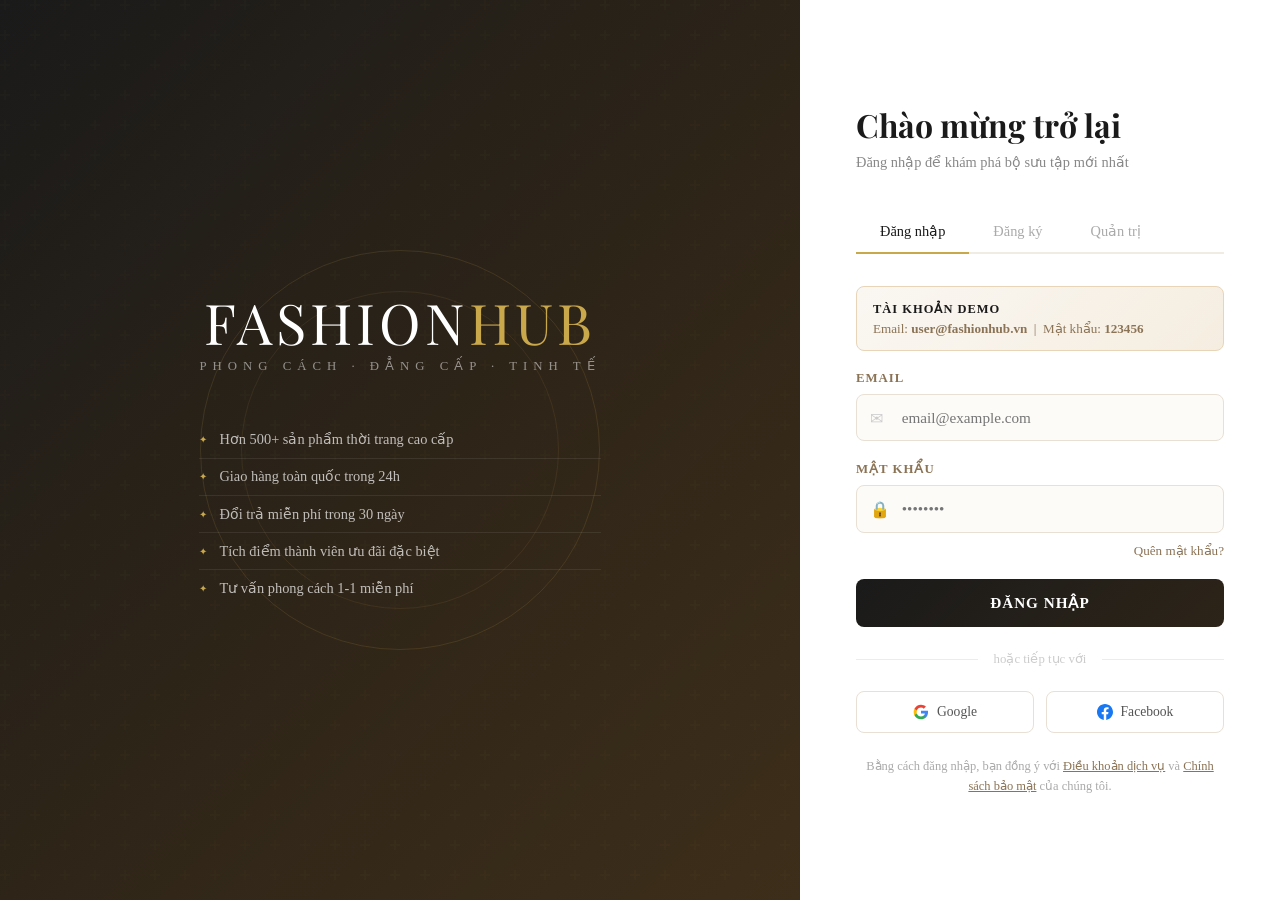
==== commit 5b2e80a1: "fix: add favicon.svg link to index, login, admin" ====
--- a/admin.html
+++ b/admin.html
@@ -2,6 +2,7 @@
 <html lang="vi">
   <head>
     <meta charset="UTF-8" />
+    <link rel="icon" type="image/svg+xml" href="favicon.svg" />
     <meta name="viewport" content="width=device-width,initial-scale=1.0" />
     <title>FashionHub | Admin Dashboard</title>
     <link
